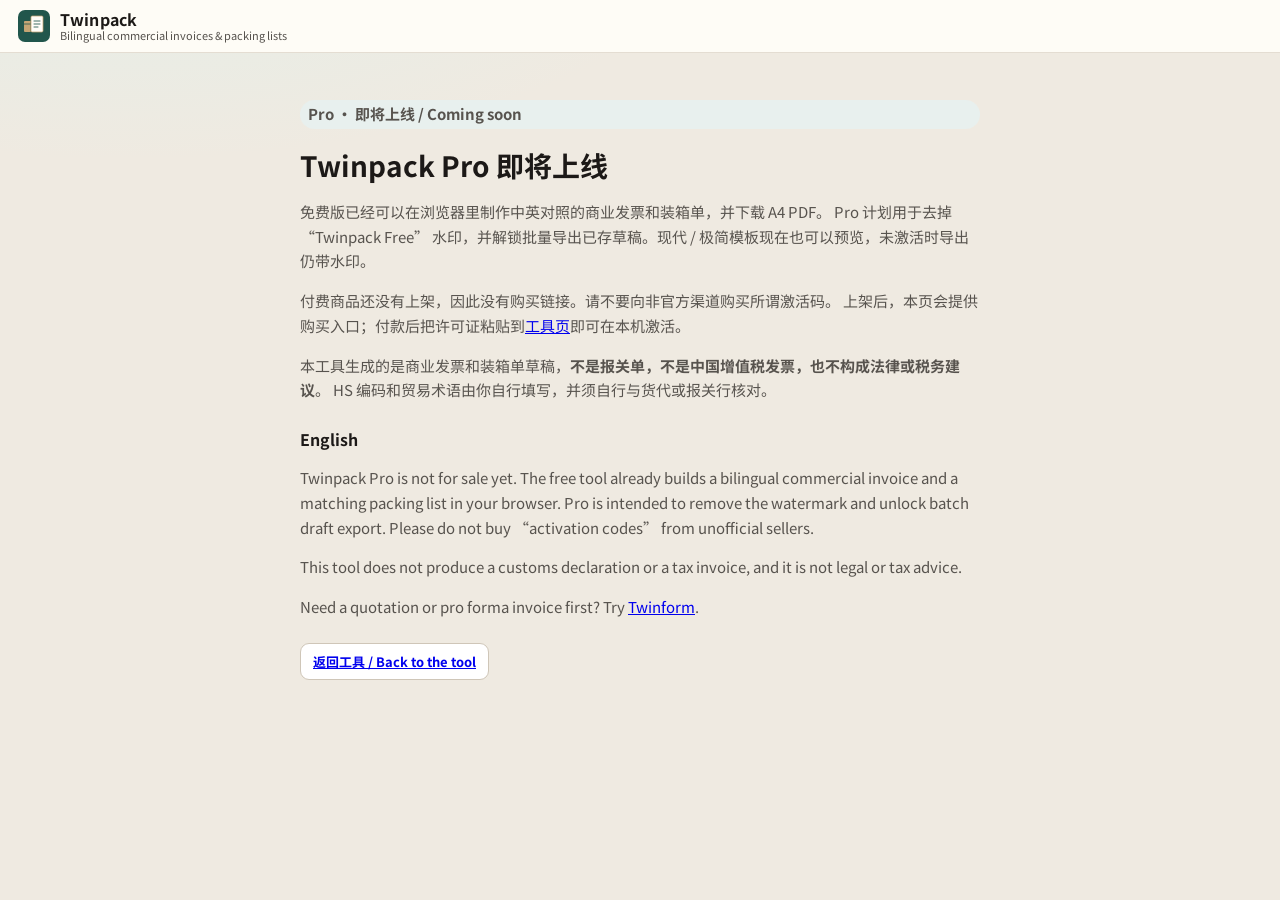
==== purchase.html @ fb45c6ba "Publish Twinpack as a static GitHub Pages site. A browser-only bilingual commercial invoice and pack" ====
<!DOCTYPE html>
<html lang="zh-CN">
  <head>
    <meta charset="UTF-8" />
    <meta name="viewport" content="width=device-width, initial-scale=1" />
    <title>Twinpack Pro — 即将上线</title>
    <meta name="description" content="Twinpack Pro 即将上线：去掉水印、批量导出草稿。现在可以免费使用本工具制作商业发票和装箱单。" />
    <link rel="icon" href="assets/favicon.svg" type="image/svg+xml" />
    <link rel="stylesheet" href="css/fonts.css" />
    <link rel="stylesheet" href="css/styles.css" />
  </head>
  <body>
    <header class="app-header">
      <a class="brand" href="./">
        <img src="assets/logo.svg" alt="Twinpack" />
        <span class="brand-name">Twinpack<small>Bilingual commercial invoices &amp; packing lists</small></span>
      </a>
    </header>
    <main class="purchase-page">
      <p class="pill">Pro · 即将上线 / Coming soon</p>
      <h1>Twinpack Pro 即将上线</h1>
      <p>
        免费版已经可以在浏览器里制作中英对照的商业发票和装箱单，并下载 A4 PDF。
        Pro 计划用于去掉 “Twinpack Free” 水印，并解锁批量导出已存草稿。现代 / 极简模板现在也可以预览，未激活时导出仍带水印。
      </p>
      <p>
        付费商品还没有上架，因此没有购买链接。请不要向非官方渠道购买所谓激活码。
        上架后，本页会提供购买入口；付款后把许可证粘贴到<a href="./">工具页</a>即可在本机激活。
      </p>
      <p>
        本工具生成的是商业发票和装箱单草稿，<strong>不是报关单，不是中国增值税发票，也不构成法律或税务建议</strong>。
        HS 编码和贸易术语由你自行填写，并须自行与货代或报关行核对。
      </p>
      <h2>English</h2>
      <p>
        Twinpack Pro is not for sale yet. The free tool already builds a bilingual commercial invoice
        and a matching packing list in your browser. Pro is intended to remove the watermark and
        unlock batch draft export. Please do not buy “activation codes” from unofficial sellers.
      </p>
      <p>This tool does not produce a customs declaration or a tax invoice, and it is not legal or tax advice.</p>
      <p>
        Need a quotation or pro forma invoice first?
        Try <a href="https://xiaoyangge1993.github.io/twinform/">Twinform</a>.
      </p>
      <p><a class="btn back" href="./">返回工具 / Back to the tool</a></p>
    </main>
  </body>
</html>
---- css/fonts.css ----
@font-face {
  font-family: "Twinpack Sans";
  src: url("../fonts/NotoSansSC-Regular.woff2") format("woff2");
  font-weight: 400;
  font-style: normal;
  font-display: swap;
}
@font-face {
  font-family: "Twinpack Sans";
  src: url("../fonts/NotoSansSC-Bold.woff2") format("woff2");
  font-weight: 700;
  font-style: normal;
  font-display: swap;
}

:root {
  --font-sans: "Twinpack Sans", "Noto Sans CJK SC", "Source Han Sans SC",
    "PingFang SC", "Microsoft YaHei", "Noto Sans", sans-serif;
}
---- css/styles.css ----
/* Twinpack — editor + A4 sheet (based on Twinform) */
:root {
  --ink: #1c1917;
  --ink-soft: #57534e;
  --ink-faint: #8a847a;
  --paper: #efeae1;
  --panel: #fffdf8;
  --panel-2: #f7f3ec;
  --line: #e4ddd2;
  --line-strong: #cfc6b8;
  --accent: #21564c;
  --accent-hover: #19443c;
  --accent-soft: #e8f0ee;
  --gold: #c4a574;
  --danger: #8a3d2b;
  --danger-bg: #f6ece6;
  --warn: #8a6a22;
  --shadow: 0 18px 50px rgba(28, 25, 23, 0.12);
  --radius: 12px;
  --ui: var(--font-sans);
}

* { box-sizing: border-box; }
html, body { margin: 0; padding: 0; }
body {
  font-family: var(--ui);
  color: var(--ink);
  background:
    radial-gradient(1200px 500px at 10% -10%, #e4efe9 0%, transparent 50%),
    var(--paper);
  min-height: 100vh;
}

button, input, select, textarea { font-family: inherit; color: inherit; }
button { cursor: pointer; }
button:disabled { cursor: not-allowed; opacity: 0.55; }

.app-header {
  position: sticky; top: 0; z-index: 20;
  display: flex; align-items: center; gap: 16px; flex-wrap: wrap;
  padding: 10px 18px;
  background: rgba(255, 253, 248, 0.92);
  border-bottom: 1px solid var(--line);
  backdrop-filter: blur(10px);
}
.brand { display: flex; align-items: center; gap: 10px; margin-right: 8px; text-decoration: none; color: inherit; }
.brand img { width: 32px; height: 32px; }
.brand-name { font-weight: 700; letter-spacing: 0.01em; line-height: 1.1; }
.brand-name small { display: block; font-weight: 400; color: var(--ink-soft); font-size: 11px; letter-spacing: 0; }

.header-group { display: flex; align-items: center; gap: 6px; flex-wrap: wrap; }
.header-group + .header-group { margin-left: 4px; }
.header-actions { margin-left: auto; display: flex; gap: 8px; flex-wrap: wrap; align-items: center; }

.seg { display: inline-flex; background: var(--panel-2); border: 1px solid var(--line); border-radius: 999px; padding: 2px; }
.seg button {
  border: 0; background: transparent; padding: 5px 10px; border-radius: 999px;
  font-size: 12px; color: var(--ink-soft);
}
.seg button[aria-pressed="true"] { background: var(--accent); color: #fffdf8; font-weight: 700; }

.field-inline { display: flex; align-items: center; gap: 6px; font-size: 12px; color: var(--ink-soft); }
.field-inline select, .field-inline input[type="text"] {
  background: #fff; border: 1px solid var(--line); border-radius: 8px; padding: 5px 8px; font-size: 12px;
}

.btn {
  border: 1px solid var(--line-strong); background: #fff; border-radius: 9px;
  padding: 7px 12px; font-size: 13px; font-weight: 700;
}
.btn:hover:not(:disabled) { border-color: var(--accent); color: var(--accent); }
.btn-primary { background: var(--accent); color: #fffdf8; border-color: var(--accent); }
.btn-primary:hover:not(:disabled) { background: var(--accent-hover); color: #fffdf8; }
.btn-ghost { background: transparent; }
.btn-pro {
  background: #fffdf8; border: 1px dashed var(--gold); color: var(--ink-soft);
  font-weight: 700; padding: 7px 12px; border-radius: 9px; font-size: 13px;
  text-decoration: none; display: inline-block;
}
.btn-pro:hover { border-style: solid; color: var(--ink); }
.pill {
  font-size: 11px; font-weight: 700; padding: 2px 8px; border-radius: 999px;
  background: var(--accent-soft); color: var(--accent);
}
.pill.free { background: var(--panel-2); color: var(--ink-soft); }
.pill.pro { background: #f3ead8; color: #6b5428; }

.layout {
  display: grid;
  grid-template-columns: minmax(320px, 420px) minmax(0, 1fr);
  gap: 0;
  min-height: calc(100vh - 58px);
}
.editor {
  border-right: 1px solid var(--line);
  background: var(--panel);
  padding: 16px 18px 48px;
  overflow: auto;
  max-height: calc(100vh - 58px);
}
.preview-pane {
  padding: 24px 16px 48px;
  overflow: auto;
  max-height: calc(100vh - 58px);
  display: flex; flex-direction: column; align-items: center;
}

.disclaimer-banner {
  margin: 0 0 16px;
  padding: 10px 12px;
  background: var(--danger-bg);
  border: 1px solid #e8d5cc;
  border-radius: 10px;
  color: var(--danger);
  font-size: 12px;
  line-height: 1.55;
}
.disclaimer-banner strong { display: block; margin-bottom: 2px; }

.section { margin-bottom: 18px; }
.section h2 {
  margin: 0 0 10px; font-size: 13px; letter-spacing: 0.06em; text-transform: uppercase;
  color: var(--ink-soft); display: flex; justify-content: space-between; align-items: baseline;
}
.grid-2 { display: grid; grid-template-columns: 1fr 1fr; gap: 8px; }
.grid-3 { display: grid; grid-template-columns: 1fr 1fr 1fr; gap: 8px; }
.full { grid-column: 1 / -1; }

label.lbl { display: flex; flex-direction: column; gap: 4px; font-size: 11px; color: var(--ink-soft); }
label.lbl input, label.lbl select, label.lbl textarea {
  border: 1px solid var(--line); border-radius: 8px; padding: 7px 8px; background: #fff; font-size: 13px;
}
label.lbl textarea { min-height: 64px; resize: vertical; }
label.lbl input:focus, label.lbl select:focus, label.lbl textarea:focus {
  outline: 2px solid color-mix(in srgb, var(--accent) 35%, transparent);
  border-color: var(--accent);
}

.logo-row { display: flex; gap: 10px; align-items: center; }
.logo-row img, .logo-placeholder {
  width: 56px; height: 56px; border-radius: 10px; border: 1px solid var(--line); object-fit: contain; background: #fff;
}
.logo-placeholder { display: grid; place-items: center; color: var(--ink-faint); font-size: 10px; text-align: center; }

.items-table { width: 100%; border-collapse: collapse; font-size: 12px; }
.items-table th { text-align: left; font-weight: 400; color: var(--ink-soft); padding: 4px 4px 6px; }
.items-table td { padding: 3px 4px; vertical-align: top; }
.items-table input { width: 100%; border: 1px solid var(--line); border-radius: 6px; padding: 6px; font-size: 12px; background: #fff; }
.items-table .col-qty, .items-table .col-price, .items-table .col-disc { width: 72px; }
.items-table .col-del { width: 28px; }
.icon-btn { border: 0; background: transparent; color: var(--ink-faint); padding: 4px; font-size: 16px; }
.icon-btn:hover { color: var(--danger); }

.pay-block { display: grid; gap: 8px; }
.check { display: flex; align-items: center; gap: 6px; font-size: 13px; }
.check input { accent-color: var(--accent); }

.hint { font-size: 11px; color: var(--ink-faint); margin: 4px 0 0; line-height: 1.45; }
.pro-box {
  border: 1px dashed var(--gold); border-radius: 12px; padding: 12px; background: #fffdf8;
}
.pro-box h3 { margin: 0 0 8px; font-size: 14px; }
.lock { color: var(--ink-faint); font-size: 12px; }
.license-box { margin: 10px 0 4px; }
.license-label { display: block; font-size: 12px; font-weight: 700; margin-bottom: 6px; }
.license-input {
  width: 100%; min-height: 72px; resize: vertical;
  border: 1px solid var(--line-strong); border-radius: 8px;
  padding: 8px 10px; font-size: 12px; line-height: 1.45;
  font-family: ui-monospace, SFMono-Regular, Menlo, Consolas, monospace;
  background: #fff;
}
.license-input:focus { outline: 2px solid var(--accent-soft); border-color: var(--accent); }
.license-actions { margin-top: 8px; display: flex; gap: 8px; flex-wrap: wrap; }
.license-status { margin: 8px 0 0; font-size: 12px; line-height: 1.45; }
.license-status.ok { color: var(--accent); font-weight: 700; }
.license-status.err { color: var(--danger); font-weight: 700; }
.purchase-page { max-width: 720px; margin: 0 auto; padding: 32px 20px 64px; }
.purchase-page h1 { font-size: 28px; margin: 16px 0 8px; }
.purchase-page h2 { font-size: 16px; margin: 24px 0 8px; }
.purchase-page p, .purchase-page li { font-size: 15px; line-height: 1.65; color: var(--ink-soft); }
.purchase-page .back { display: inline-block; margin-top: 8px; }

.preview-toolbar {
  width: min(100%, 210mm);
  display: flex; justify-content: space-between; align-items: center;
  margin-bottom: 10px; font-size: 12px; color: var(--ink-soft);
}
.overflow-warn { color: var(--warn); font-weight: 700; }

.preview-scale { transform-origin: top center; }

/* A4 sheet */
.sheet {
  width: 210mm;
  min-height: 297mm;
  background: #fff;
  color: #1c1917;
  padding: 12mm 14mm 12mm;
  position: relative;
  box-shadow: var(--shadow);
  overflow: visible;
}
.sheet * { box-sizing: border-box; }

.sheet-wm {
  position: absolute; inset: 0; pointer-events: none; z-index: 2;
}
.sheet-wm .wm-diag {
  position: absolute; left: 50%; top: 48%;
  transform: translate(-50%, -50%) rotate(-28deg);
  font-size: 26pt; font-weight: 700; letter-spacing: 0.22em;
  color: rgba(33, 86, 76, 0.055); white-space: nowrap;
}
.sheet-wm .wm-foot {
  position: absolute; right: 14mm; bottom: 9mm;
  font-size: 7.5pt; letter-spacing: 0.06em; color: rgba(28, 25, 23, 0.35);
}

.sheet-head { display: flex; justify-content: space-between; gap: 16px; align-items: flex-start; }
.sheet-logo { max-width: 24mm; max-height: 20mm; object-fit: contain; }
.sheet-title { text-align: right; }
.sheet-title h1 { margin: 0; font-size: 18pt; letter-spacing: 0.02em; line-height: 1.2; }
.sheet-title .sub { margin-top: 3px; font-size: 8pt; color: #6b6560; }
.sheet-meta { margin-top: 3mm; text-align: right; font-size: 9pt; color: #444; line-height: 1.55; }

.parties { display: grid; grid-template-columns: 1fr 1fr; gap: 8mm; margin: 4mm 0 4mm; }
.party .k { font-size: 8pt; letter-spacing: 0.08em; text-transform: uppercase; color: #6b6560; margin-bottom: 2mm; }
.party .name { font-weight: 700; font-size: 11pt; }
.party .en { color: #5c5854; font-size: 9pt; font-weight: 400; }
.party .addr { margin-top: 1.5mm; font-size: 9pt; color: #444; white-space: pre-wrap; line-height: 1.45; }

.sheet table { width: 100%; border-collapse: collapse; font-size: 9pt; }
.sheet thead th {
  text-align: left; font-weight: 700; font-size: 8pt; letter-spacing: 0.04em;
  border-bottom: 0.4mm solid #1c1917; padding: 1.5mm 2mm;
}
.sheet td { padding: 1.7mm 2mm; border-bottom: 0.15mm solid #e6e1d8; vertical-align: top; }
.sheet td.num, .sheet th.num { text-align: right; white-space: nowrap; }
.item-en { display: block; color: #6b6560; font-size: 8pt; margin-top: 0.6mm; }

.totals { margin-top: 3mm; margin-left: auto; width: 78mm; font-size: 9pt; }
.totals .row { display: flex; justify-content: space-between; gap: 6mm; padding: 1.2mm 0; }
.totals .row.grand { border-top: 0.4mm solid #1c1917; font-weight: 700; font-size: 11pt; margin-top: 1mm; padding-top: 2mm; }

.pay { margin-top: 3.5mm; display: grid; grid-template-columns: 1.2fr 1fr; gap: 8mm; }
.pay h3, .notes h3 { margin: 0 0 2mm; font-size: 8pt; letter-spacing: 0.08em; text-transform: uppercase; color: #6b6560; font-weight: 700; }
.pay p, .notes p { margin: 0; font-size: 9pt; line-height: 1.5; white-space: pre-wrap; }

.sheet-disc {
  margin-top: 3.5mm; padding-top: 2mm; border-top: 0.15mm solid #d7d1c7;
  font-size: 6.4pt; color: #6b6560; line-height: 1.35;
}

/* Templates */
.sheet.tpl-classic .sheet-title h1 { font-weight: 700; }
.sheet.tpl-modern { padding-top: 0; padding-left: 0; padding-right: 0; }
.sheet.tpl-modern .modern-bar {
  background: #21564c; color: #fffdf8; padding: 10mm 16mm 8mm;
  display: flex; justify-content: space-between; align-items: flex-start; gap: 16px;
}
.sheet.tpl-modern .modern-bar .sub, .sheet.tpl-modern .modern-bar .sheet-meta { color: rgba(255,253,248,0.8); }
.sheet.tpl-modern .sheet-body { padding: 8mm 16mm 18mm; }
.sheet.tpl-modern thead th { border-bottom-color: #21564c; color: #21564c; }
.sheet.tpl-modern .totals .row.grand { border-top-color: #21564c; color: #21564c; }
.sheet.tpl-minimal .sheet-title h1 { font-weight: 400; letter-spacing: 0.14em; font-size: 16pt; text-transform: uppercase; }
.sheet.tpl-minimal thead th { border-bottom-width: 0.2mm; font-weight: 400; letter-spacing: 0.12em; }
.sheet.tpl-minimal .totals .row.grand { border-top-width: 0.2mm; }

.modal-back {
  position: fixed; inset: 0; background: rgba(28,25,23,0.4); z-index: 40;
  display: flex; align-items: center; justify-content: center; padding: 20px;
}
.modal {
  background: var(--panel); border-radius: 16px; width: min(560px, 100%);
  max-height: min(80vh, 720px); overflow: auto; box-shadow: var(--shadow); padding: 18px 20px;
}
.modal h2 { margin: 0 0 12px; font-size: 16px; }
.draft-list { list-style: none; margin: 0; padding: 0; }
.draft-list li {
  display: flex; align-items: center; gap: 8px; padding: 8px 0; border-bottom: 1px solid var(--line);
  font-size: 13px;
}
.draft-list li span { flex: 1; }
.muted { color: var(--ink-faint); font-size: 12px; }

@media (max-width: 980px) {
  .layout { grid-template-columns: 1fr; }
  .editor, .preview-pane { max-height: none; border-right: 0; }
  .editor { border-bottom: 1px solid var(--line); }
}


.site-footer {
  border-top: 1px solid var(--line);
  padding: 14px 18px 18px;
  font-size: 12px;
  color: var(--ink-soft);
  background: rgba(255, 253, 248, 0.92);
  display: flex;
  flex-wrap: wrap;
  gap: 8px 24px;
  justify-content: space-between;
  align-items: baseline;
  line-height: 1.5;
}
.site-footer a { color: var(--accent); font-weight: 700; text-decoration: none; }
.site-footer a:hover { text-decoration: underline; }
.site-footer .foot-note { color: var(--ink-faint); max-width: 62ch; }

.item-card {
  border: 1px solid var(--line);
  border-radius: 10px;
  padding: 10px;
  margin-bottom: 8px;
  background: var(--panel-2);
}
.item-card-head { display: flex; justify-content: space-between; align-items: center; margin-bottom: 6px; }
.item-card-head .idx { font-size: 11px; font-weight: 700; color: var(--ink-soft); letter-spacing: 0.04em; }
.item-totals { font-size: 12px; color: var(--ink-soft); margin-top: 8px; line-height: 1.55; }
.item-totals strong { color: var(--ink); }
.grid-4 { display: grid; grid-template-columns: 1fr 1fr 1fr 1fr; gap: 8px; }
.btn-soon {
  background: var(--panel-2); border: 1px dashed var(--line-strong); color: var(--ink-faint);
  font-weight: 700; padding: 7px 12px; border-radius: 9px; font-size: 13px;
  text-decoration: none; display: inline-block;
}
.import-list { list-style: none; margin: 0; padding: 0; }
.import-list li {
  display: flex; align-items: center; gap: 8px; padding: 8px 0;
  border-bottom: 1px solid var(--line); font-size: 13px;
}
.import-list li span { flex: 1; }
.sheet .ship-grid {
  display: grid; grid-template-columns: 1fr 1fr; gap: 1.2mm 8mm;
  margin: 0 0 3.5mm; font-size: 9pt;
}
.sheet .ship-grid .k { font-size: 8pt; letter-spacing: 0.06em; text-transform: uppercase; color: #6b6560; }
.sheet .sum-bar {
  margin-top: 3mm; display: grid; grid-template-columns: repeat(4, 1fr); gap: 3mm;
  font-size: 9pt;
}
.sheet .sum-bar div { background: #f7f3ec; padding: 2mm 2.5mm; border-radius: 2mm; }
.sheet .sum-bar .k { font-size: 7.5pt; letter-spacing: 0.06em; text-transform: uppercase; color: #6b6560; }
.sheet .sum-bar .v { font-weight: 700; margin-top: 0.6mm; }

@media (max-width: 720px) {
  .grid-4 { grid-template-columns: 1fr 1fr; }
}

@media print {
  body { background: #fff; }
  .app-header, .editor, .preview-toolbar, .modal-back, .disclaimer-banner, .site-footer { display: none !important; }
  .layout, .preview-pane { display: block; max-height: none; padding: 0; overflow: visible; }
  .preview-scale { transform: none !important; }
  .sheet { box-shadow: none; margin: 0; }
}
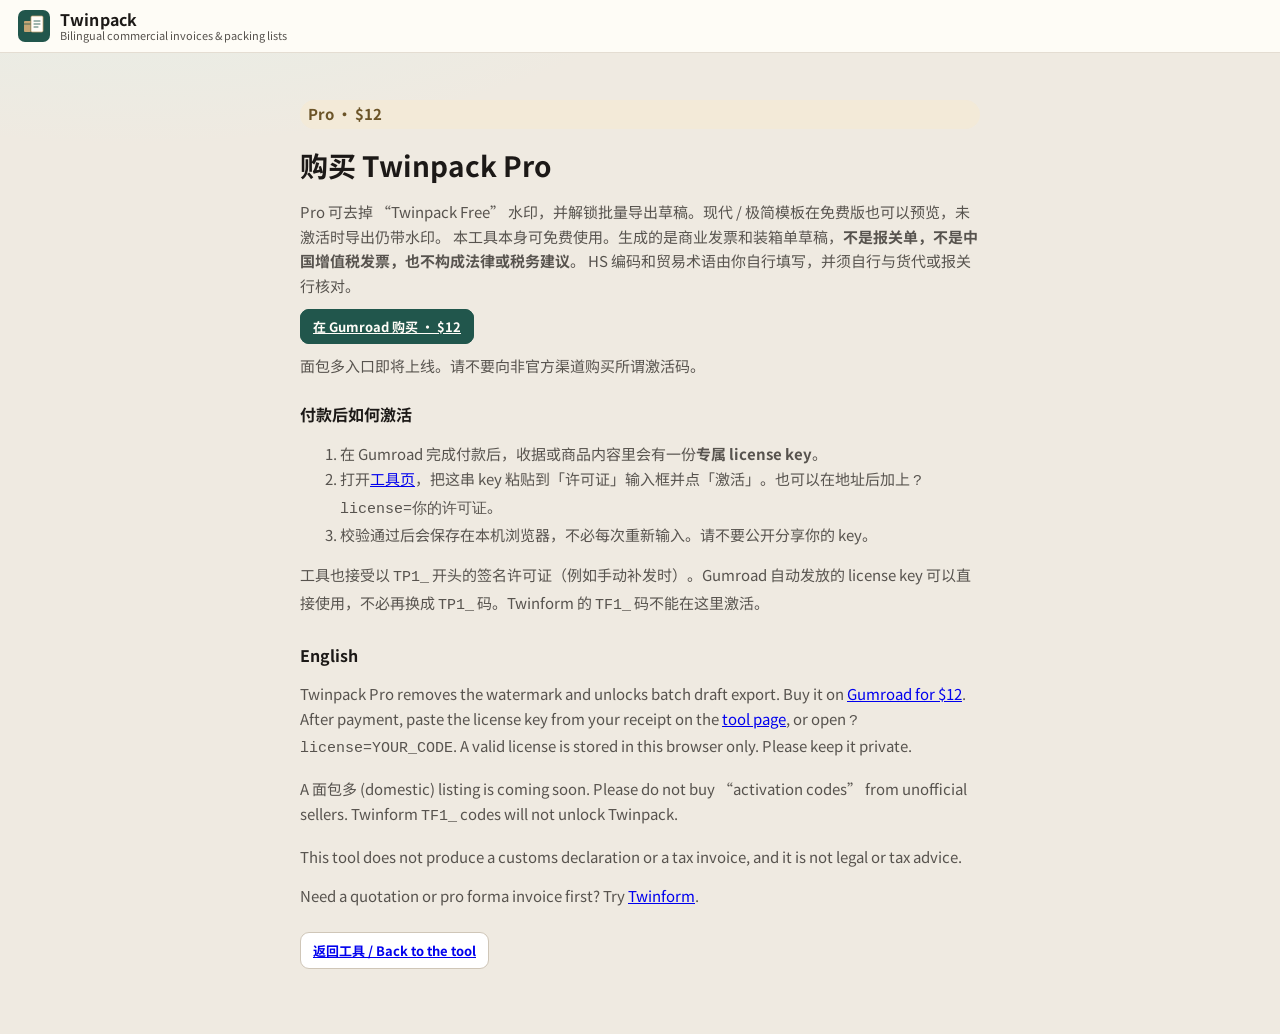
==== commit b799519b: "Connect Twinpack Pro to the live Gumroad listing at $12. Wire the published product_id into license " ====
--- a/purchase.html
+++ b/purchase.html
@@ -3,8 +3,8 @@
   <head>
     <meta charset="UTF-8" />
     <meta name="viewport" content="width=device-width, initial-scale=1" />
-    <title>Twinpack Pro — 即将上线</title>
-    <meta name="description" content="Twinpack Pro 即将上线：去掉水印、批量导出草稿。现在可以免费使用本工具制作商业发票和装箱单。" />
+    <title>Twinpack Pro — 购买说明</title>
+    <meta name="description" content="购买 Twinpack Pro：去掉水印、批量导出草稿。Gumroad $12，付款后用 license key 在工具页激活。面包多即将上线。" />
     <link rel="icon" href="assets/favicon.svg" type="image/svg+xml" />
     <link rel="stylesheet" href="css/fonts.css" />
     <link rel="stylesheet" href="css/styles.css" />
@@ -17,26 +17,32 @@
       </a>
     </header>
     <main class="purchase-page">
-      <p class="pill">Pro · 即将上线 / Coming soon</p>
-      <h1>Twinpack Pro 即将上线</h1>
+      <p class="pill pro">Pro · $12</p>
+      <h1>购买 Twinpack Pro</h1>
       <p>
-        免费版已经可以在浏览器里制作中英对照的商业发票和装箱单，并下载 A4 PDF。
-        Pro 计划用于去掉 “Twinpack Free” 水印，并解锁批量导出已存草稿。现代 / 极简模板现在也可以预览，未激活时导出仍带水印。
+        Pro 可去掉 “Twinpack Free” 水印，并解锁批量导出草稿。现代 / 极简模板在免费版也可以预览，未激活时导出仍带水印。
+        本工具本身可免费使用。生成的是商业发票和装箱单草稿，<strong>不是报关单，不是中国增值税发票，也不构成法律或税务建议</strong>。
+        HS 编码和贸易术语由你自行填写，并须自行与货代或报关行核对。
       </p>
       <p>
-        付费商品还没有上架，因此没有购买链接。请不要向非官方渠道购买所谓激活码。
-        上架后，本页会提供购买入口；付款后把许可证粘贴到<a href="./">工具页</a>即可在本机激活。
+        <a class="btn btn-primary" href="https://xiaoxiaoyang.gumroad.com/l/cjxupc" target="_blank" rel="noopener noreferrer">在 Gumroad 购买 · $12</a>
       </p>
-      <p>
-        本工具生成的是商业发票和装箱单草稿，<strong>不是报关单，不是中国增值税发票，也不构成法律或税务建议</strong>。
-        HS 编码和贸易术语由你自行填写，并须自行与货代或报关行核对。
-      </p>
+      <p class="hint">面包多入口即将上线。请不要向非官方渠道购买所谓激活码。</p>
+      <h2>付款后如何激活</h2>
+      <ol>
+        <li>在 Gumroad 完成付款后，收据或商品内容里会有一份<strong>专属 license key</strong>。</li>
+        <li>打开<a href="./">工具页</a>，把这串 key 粘贴到「许可证」输入框并点「激活」。也可以在地址后加上 <code>?license=你的许可证</code>。</li>
+        <li>校验通过后会保存在本机浏览器，不必每次重新输入。请不要公开分享你的 key。</li>
+      </ol>
+      <p>工具也接受以 <code>TP1_</code> 开头的签名许可证（例如手动补发时）。Gumroad 自动发放的 license key 可以直接使用，不必再换成 <code>TP1_</code> 码。Twinform 的 <code>TF1_</code> 码不能在这里激活。</p>
       <h2>English</h2>
       <p>
-        Twinpack Pro is not for sale yet. The free tool already builds a bilingual commercial invoice
-        and a matching packing list in your browser. Pro is intended to remove the watermark and
-        unlock batch draft export. Please do not buy “activation codes” from unofficial sellers.
+        Twinpack Pro removes the watermark and unlocks batch draft export. Buy it on
+        <a href="https://xiaoxiaoyang.gumroad.com/l/cjxupc" target="_blank" rel="noopener noreferrer">Gumroad for $12</a>.
+        After payment, paste the license key from your receipt on the <a href="./">tool page</a>, or open
+        <code>?license=YOUR_CODE</code>. A valid license is stored in this browser only. Please keep it private.
       </p>
+      <p>A 面包多 (domestic) listing is coming soon. Please do not buy “activation codes” from unofficial sellers. Twinform <code>TF1_</code> codes will not unlock Twinpack.</p>
       <p>This tool does not produce a customs declaration or a tax invoice, and it is not legal or tax advice.</p>
       <p>
         Need a quotation or pro forma invoice first?
--- a/css/styles.css
+++ b/css/styles.css
@@ -196,7 +196,7 @@
   min-height: 297mm;
   background: #fff;
   color: #1c1917;
-  padding: 12mm 14mm 12mm;
+  padding: 8mm 14mm 3mm;
   position: relative;
   box-shadow: var(--shadow);
   overflow: visible;
@@ -218,13 +218,13 @@
 }
 
 .sheet-head { display: flex; justify-content: space-between; gap: 16px; align-items: flex-start; }
-.sheet-logo { max-width: 24mm; max-height: 20mm; object-fit: contain; }
+.sheet-logo { max-width: 18mm; max-height: 16mm; object-fit: contain; }
 .sheet-title { text-align: right; }
-.sheet-title h1 { margin: 0; font-size: 18pt; letter-spacing: 0.02em; line-height: 1.2; }
+.sheet-title h1 { margin: 0; font-size: 16pt; letter-spacing: 0.02em; line-height: 1.15; }
 .sheet-title .sub { margin-top: 3px; font-size: 8pt; color: #6b6560; }
 .sheet-meta { margin-top: 3mm; text-align: right; font-size: 9pt; color: #444; line-height: 1.55; }
 
-.parties { display: grid; grid-template-columns: 1fr 1fr; gap: 8mm; margin: 4mm 0 4mm; }
+.parties { display: grid; grid-template-columns: 1fr 1fr; gap: 8mm; margin: 2.5mm 0 2mm; }
 .party .k { font-size: 8pt; letter-spacing: 0.08em; text-transform: uppercase; color: #6b6560; margin-bottom: 2mm; }
 .party .name { font-weight: 700; font-size: 11pt; }
 .party .en { color: #5c5854; font-size: 9pt; font-weight: 400; }
@@ -235,21 +235,21 @@
   text-align: left; font-weight: 700; font-size: 8pt; letter-spacing: 0.04em;
   border-bottom: 0.4mm solid #1c1917; padding: 1.5mm 2mm;
 }
-.sheet td { padding: 1.7mm 2mm; border-bottom: 0.15mm solid #e6e1d8; vertical-align: top; }
+.sheet td { padding: 1.2mm 2mm; border-bottom: 0.15mm solid #e6e1d8; vertical-align: top; }
 .sheet td.num, .sheet th.num { text-align: right; white-space: nowrap; }
 .item-en { display: block; color: #6b6560; font-size: 8pt; margin-top: 0.6mm; }
 
-.totals { margin-top: 3mm; margin-left: auto; width: 78mm; font-size: 9pt; }
+.totals { margin-top: 2mm; margin-left: auto; width: 72mm; font-size: 9pt; }
 .totals .row { display: flex; justify-content: space-between; gap: 6mm; padding: 1.2mm 0; }
 .totals .row.grand { border-top: 0.4mm solid #1c1917; font-weight: 700; font-size: 11pt; margin-top: 1mm; padding-top: 2mm; }
 
-.pay { margin-top: 3.5mm; display: grid; grid-template-columns: 1.2fr 1fr; gap: 8mm; }
+.pay { margin-top: 1.6mm; display: grid; grid-template-columns: 1.2fr 1fr; gap: 6mm; }
 .pay h3, .notes h3 { margin: 0 0 2mm; font-size: 8pt; letter-spacing: 0.08em; text-transform: uppercase; color: #6b6560; font-weight: 700; }
 .pay p, .notes p { margin: 0; font-size: 9pt; line-height: 1.5; white-space: pre-wrap; }
 
 .sheet-disc {
-  margin-top: 3.5mm; padding-top: 2mm; border-top: 0.15mm solid #d7d1c7;
-  font-size: 6.4pt; color: #6b6560; line-height: 1.35;
+  margin-top: 1.5mm; padding-top: 1.2mm; border-top: 0.15mm solid #d7d1c7;
+  font-size: 6.2pt; color: #6b6560; line-height: 1.3;
 }
 
 /* Templates */
@@ -332,15 +332,15 @@
 }
 .import-list li span { flex: 1; }
 .sheet .ship-grid {
-  display: grid; grid-template-columns: 1fr 1fr; gap: 1.2mm 8mm;
-  margin: 0 0 3.5mm; font-size: 9pt;
+  display: grid; grid-template-columns: 1fr 1fr; gap: 1mm 8mm;
+  margin: 0 0 2.5mm; font-size: 8.5pt;
 }
 .sheet .ship-grid .k { font-size: 8pt; letter-spacing: 0.06em; text-transform: uppercase; color: #6b6560; }
 .sheet .sum-bar {
-  margin-top: 3mm; display: grid; grid-template-columns: repeat(4, 1fr); gap: 3mm;
-  font-size: 9pt;
-}
-.sheet .sum-bar div { background: #f7f3ec; padding: 2mm 2.5mm; border-radius: 2mm; }
+  margin-top: 1.6mm; display: grid; grid-template-columns: repeat(4, 1fr); gap: 2mm;
+  font-size: 8.5pt;
+}
+.sheet .sum-bar div { background: #f7f3ec; padding: 1.4mm 2mm; border-radius: 1.6mm; }
 .sheet .sum-bar .k { font-size: 7.5pt; letter-spacing: 0.06em; text-transform: uppercase; color: #6b6560; }
 .sheet .sum-bar .v { font-weight: 700; margin-top: 0.6mm; }
 
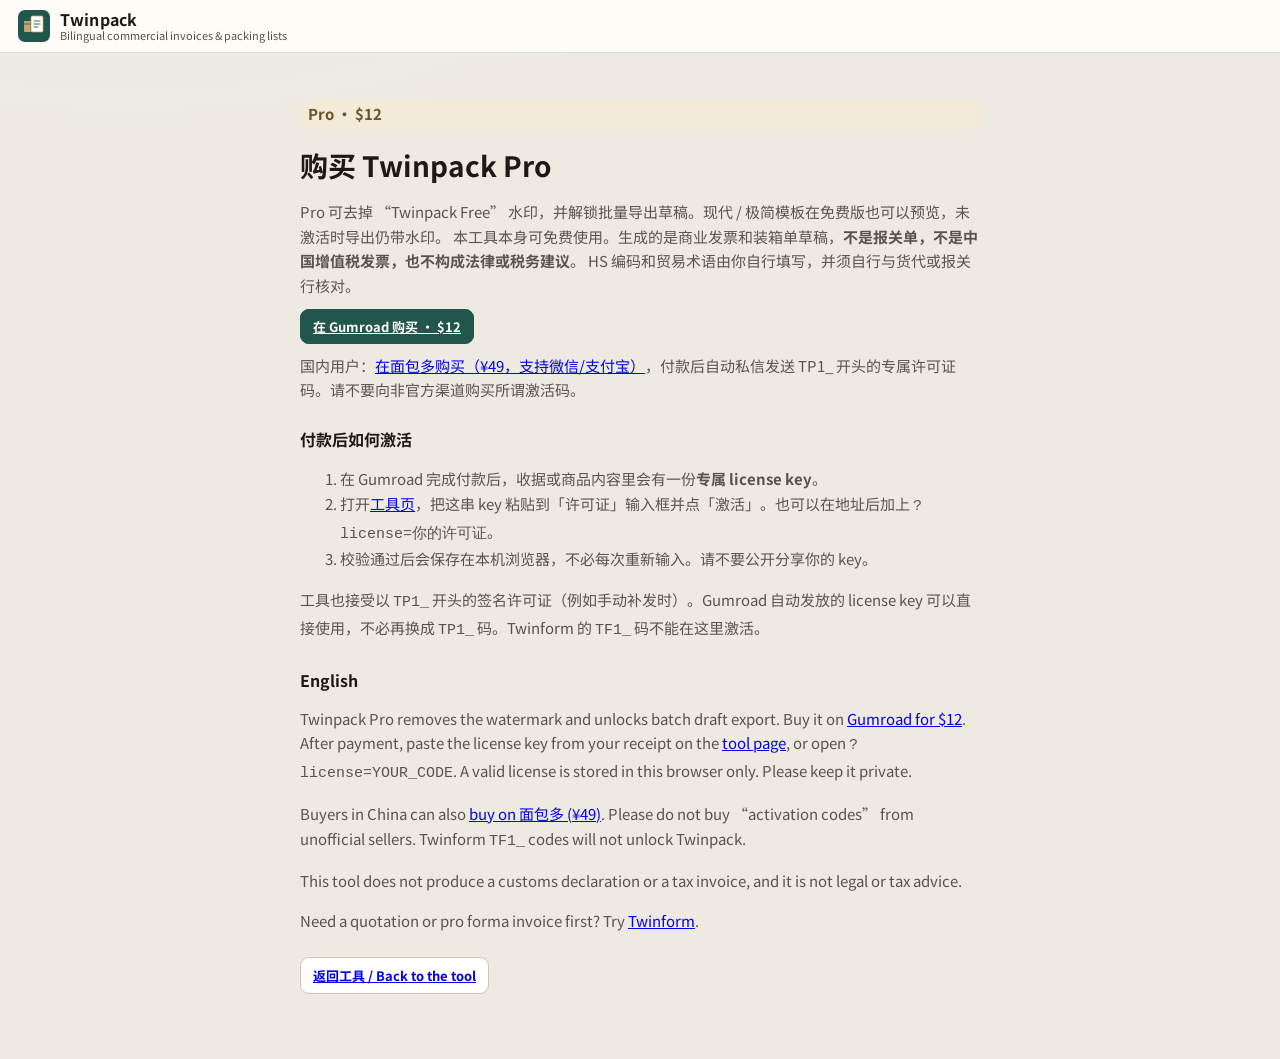
==== commit 9e1efabb: "Link 面包多 listing" ====
--- a/purchase.html
+++ b/purchase.html
@@ -4,7 +4,7 @@
     <meta charset="UTF-8" />
     <meta name="viewport" content="width=device-width, initial-scale=1" />
     <title>Twinpack Pro — 购买说明</title>
-    <meta name="description" content="购买 Twinpack Pro：去掉水印、批量导出草稿。Gumroad $12，付款后用 license key 在工具页激活。面包多即将上线。" />
+    <meta name="description" content="购买 Twinpack Pro：去掉水印、批量导出草稿。Gumroad $12，付款后用 license key 在工具页激活。国内可在面包多 ¥49 购买。" />
     <link rel="icon" href="assets/favicon.svg" type="image/svg+xml" />
     <link rel="stylesheet" href="css/fonts.css" />
     <link rel="stylesheet" href="css/styles.css" />
@@ -27,7 +27,7 @@
       <p>
         <a class="btn btn-primary" href="https://xiaoxiaoyang.gumroad.com/l/cjxupc" target="_blank" rel="noopener noreferrer">在 Gumroad 购买 · $12</a>
       </p>
-      <p class="hint">面包多入口即将上线。请不要向非官方渠道购买所谓激活码。</p>
+      <p class="hint">国内用户：<a href="https://mbd.pub/o/bread/YZaWl5lxZA==" target="_blank" rel="noopener">在面包多购买（¥49，支持微信/支付宝）</a>，付款后自动私信发送 TP1_ 开头的专属许可证码。请不要向非官方渠道购买所谓激活码。</p>
       <h2>付款后如何激活</h2>
       <ol>
         <li>在 Gumroad 完成付款后，收据或商品内容里会有一份<strong>专属 license key</strong>。</li>
@@ -42,7 +42,7 @@
         After payment, paste the license key from your receipt on the <a href="./">tool page</a>, or open
         <code>?license=YOUR_CODE</code>. A valid license is stored in this browser only. Please keep it private.
       </p>
-      <p>A 面包多 (domestic) listing is coming soon. Please do not buy “activation codes” from unofficial sellers. Twinform <code>TF1_</code> codes will not unlock Twinpack.</p>
+      <p>Buyers in China can also <a href="https://mbd.pub/o/bread/YZaWl5lxZA==" target="_blank" rel="noopener">buy on 面包多 (¥49)</a>. Please do not buy “activation codes” from unofficial sellers. Twinform <code>TF1_</code> codes will not unlock Twinpack.</p>
       <p>This tool does not produce a customs declaration or a tax invoice, and it is not legal or tax advice.</p>
       <p>
         Need a quotation or pro forma invoice first?
--- a/css/styles.css
+++ b/css/styles.css
@@ -37,20 +37,33 @@
 
 .app-header {
   position: sticky; top: 0; z-index: 20;
-  display: flex; align-items: center; gap: 16px; flex-wrap: wrap;
+  display: flex; align-items: center; gap: 8px 16px; flex-wrap: wrap;
   padding: 10px 18px;
   background: rgba(255, 253, 248, 0.92);
   border-bottom: 1px solid var(--line);
   backdrop-filter: blur(10px);
+  max-width: 100%;
+  min-width: 0;
 }
 .brand { display: flex; align-items: center; gap: 10px; margin-right: 8px; text-decoration: none; color: inherit; }
 .brand img { width: 32px; height: 32px; }
 .brand-name { font-weight: 700; letter-spacing: 0.01em; line-height: 1.1; }
 .brand-name small { display: block; font-weight: 400; color: var(--ink-soft); font-size: 11px; letter-spacing: 0; }
 
-.header-group { display: flex; align-items: center; gap: 6px; flex-wrap: wrap; }
+.header-group { display: flex; align-items: center; gap: 6px; flex-wrap: wrap; min-width: 0; max-width: 100%; }
 .header-group + .header-group { margin-left: 4px; }
-.header-actions { margin-left: auto; display: flex; gap: 8px; flex-wrap: wrap; align-items: center; }
+.header-actions {
+  margin-left: auto;
+  display: flex; gap: 8px; flex-wrap: wrap; align-items: center;
+  max-width: 100%;
+  flex: 1 1 auto;
+  justify-content: flex-end;
+  /* If the first row hasn't enough room, wrap to a full-width row and let buttons wrap. */
+  min-width: min(100%, 34rem);
+}
+.seg { flex-wrap: wrap; max-width: 100%; }
+.field-inline { min-width: 0; }
+.field-inline select, .field-inline input[type="text"] { min-width: 0; max-width: 100%; }
 
 .seg { display: inline-flex; background: var(--panel-2); border: 1px solid var(--line); border-radius: 999px; padding: 2px; }
 .seg button {
@@ -85,24 +98,44 @@
 .pill.free { background: var(--panel-2); color: var(--ink-soft); }
 .pill.pro { background: #f3ead8; color: #6b5428; }
 
+html:has(.app-shell),
+html:has(.app-shell) body,
+html:has(.app-shell) #app {
+  height: 100%;
+  overflow: hidden;
+}
+.app-shell {
+  display: flex;
+  flex-direction: column;
+  height: 100%;
+  min-height: 0;
+  min-width: 0;
+}
+.app-shell .app-header,
+.app-shell .site-footer { flex: 0 0 auto; }
 .layout {
   display: grid;
-  grid-template-columns: minmax(320px, 420px) minmax(0, 1fr);
+  grid-template-columns: minmax(0, 420px) minmax(0, 1fr);
   gap: 0;
-  min-height: calc(100vh - 58px);
-}
+  flex: 1 1 auto;
+  min-height: 0;
+  width: 100%;
+  max-width: 100%;
+}
+.layout > * { min-width: 0; min-height: 0; }
 .editor {
   border-right: 1px solid var(--line);
   background: var(--panel);
   padding: 16px 18px 48px;
   overflow: auto;
-  max-height: calc(100vh - 58px);
+  min-width: 0;
+  max-width: 100%;
 }
 .preview-pane {
   padding: 24px 16px 48px;
   overflow: auto;
-  max-height: calc(100vh - 58px);
   display: flex; flex-direction: column; align-items: center;
+  min-width: 0;
 }
 
 .disclaimer-banner {
@@ -122,9 +155,28 @@
   margin: 0 0 10px; font-size: 13px; letter-spacing: 0.06em; text-transform: uppercase;
   color: var(--ink-soft); display: flex; justify-content: space-between; align-items: baseline;
 }
-.grid-2 { display: grid; grid-template-columns: 1fr 1fr; gap: 8px; }
-.grid-3 { display: grid; grid-template-columns: 1fr 1fr 1fr; gap: 8px; }
+.grid-2, .grid-3, .grid-4 { min-width: 0; max-width: 100%; }
+.grid-2 { display: grid; grid-template-columns: repeat(auto-fit, minmax(min(100%, 150px), 1fr)); gap: 8px; }
+.grid-3 { display: grid; grid-template-columns: repeat(auto-fit, minmax(min(100%, 140px), 1fr)); gap: 8px; }
 .full { grid-column: 1 / -1; }
+.editor .section,
+.editor .item-card,
+.editor .logo-row,
+.editor .pro-box,
+.editor .pay-block,
+.editor label.lbl { min-width: 0; max-width: 100%; }
+.editor .logo-row > div { min-width: 0; flex: 1; }
+.editor input:not([type="checkbox"]):not([type="radio"]),
+.editor select,
+.editor textarea {
+  min-width: 0;
+  width: 100%;
+  max-width: 100%;
+  box-sizing: border-box;
+}
+.editor .items-table { table-layout: fixed; width: 100%; max-width: 100%; }
+.editor .items-table th, .editor .items-table td { min-width: 0; overflow-wrap: anywhere; }
+.section h2 { flex-wrap: wrap; gap: 8px; min-width: 0; }
 
 label.lbl { display: flex; flex-direction: column; gap: 4px; font-size: 11px; color: var(--ink-soft); }
 label.lbl input, label.lbl select, label.lbl textarea {
@@ -152,8 +204,27 @@
 .icon-btn:hover { color: var(--danger); }
 
 .pay-block { display: grid; gap: 8px; }
-.check { display: flex; align-items: center; gap: 6px; font-size: 13px; }
-.check input { accent-color: var(--accent); }
+.check {
+  display: flex;
+  flex-direction: row;
+  flex-wrap: nowrap;
+  align-items: center;
+  justify-content: flex-start;
+  gap: 8px;
+  font-size: 13px;
+  width: max-content;
+  max-width: 100%;
+}
+.check input[type="checkbox"],
+.check input[type="radio"] {
+  width: auto;
+  min-width: auto;
+  max-width: none;
+  flex: 0 0 auto;
+  margin: 0;
+  accent-color: var(--accent);
+}
+.check span { flex: 0 1 auto; min-width: 0; }
 
 .hint { font-size: 11px; color: var(--ink-faint); margin: 4px 0 0; line-height: 1.45; }
 .pro-box {
@@ -285,8 +356,9 @@
 .muted { color: var(--ink-faint); font-size: 12px; }
 
 @media (max-width: 980px) {
-  .layout { grid-template-columns: 1fr; }
-  .editor, .preview-pane { max-height: none; border-right: 0; }
+  .layout { grid-template-columns: 1fr; overflow: auto; }
+  .layout > * { min-height: auto; }
+  .editor, .preview-pane { max-height: none; border-right: 0; overflow: visible; }
   .editor { border-bottom: 1px solid var(--line); }
 }
 
@@ -319,7 +391,7 @@
 .item-card-head .idx { font-size: 11px; font-weight: 700; color: var(--ink-soft); letter-spacing: 0.04em; }
 .item-totals { font-size: 12px; color: var(--ink-soft); margin-top: 8px; line-height: 1.55; }
 .item-totals strong { color: var(--ink); }
-.grid-4 { display: grid; grid-template-columns: 1fr 1fr 1fr 1fr; gap: 8px; }
+.grid-4 { display: grid; grid-template-columns: repeat(auto-fit, minmax(min(100%, 150px), 1fr)); gap: 8px; }
 .btn-soon {
   background: var(--panel-2); border: 1px dashed var(--line-strong); color: var(--ink-faint);
   font-weight: 700; padding: 7px 12px; border-radius: 9px; font-size: 13px;
@@ -345,7 +417,8 @@
 .sheet .sum-bar .v { font-weight: 700; margin-top: 0.6mm; }
 
 @media (max-width: 720px) {
-  .grid-4 { grid-template-columns: 1fr 1fr; }
+  .app-header { padding: 10px 12px; }
+  .btn, .btn-pro, .btn-soon { padding: 7px 10px; }
 }
 
 @media print {
